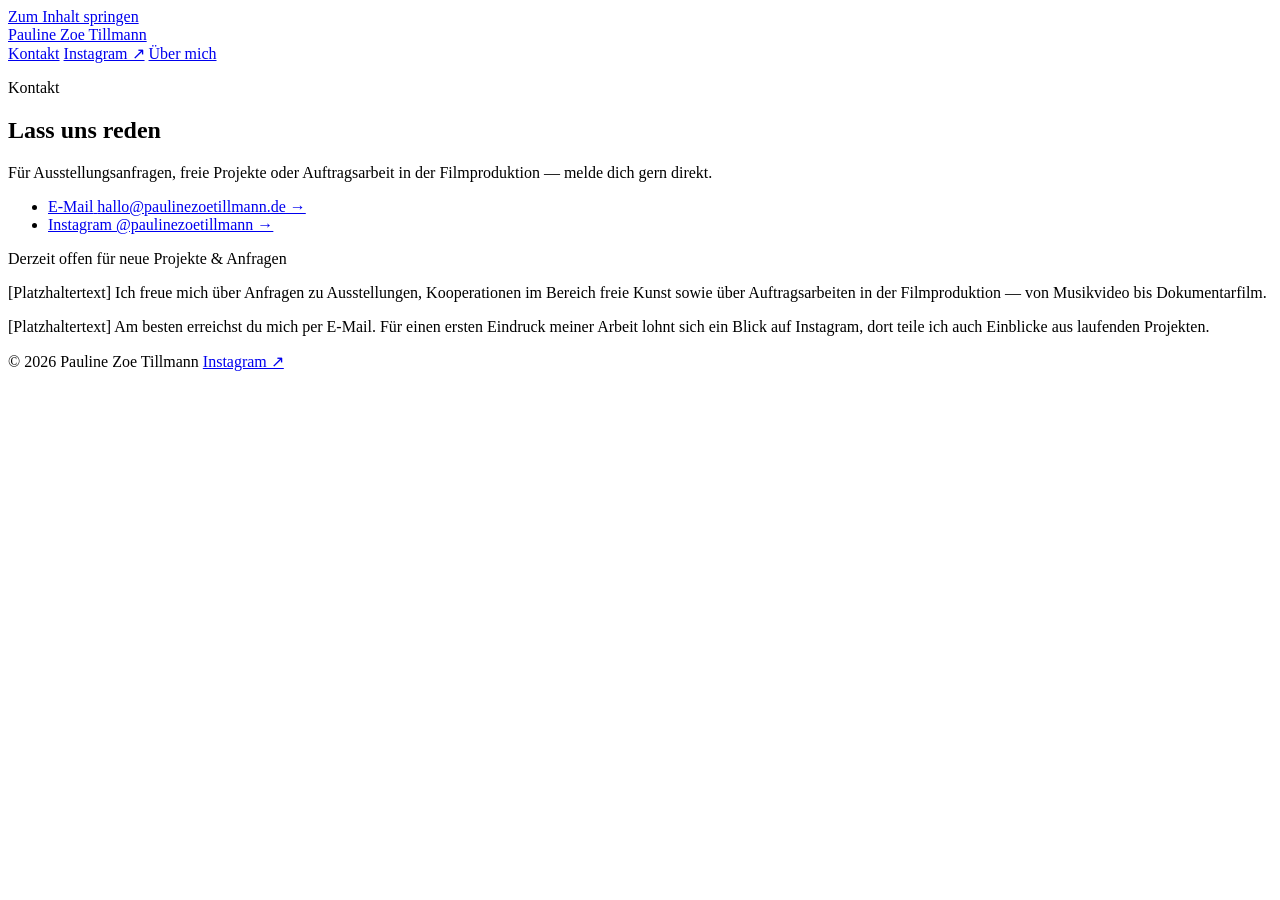
==== kontakt.html @ 913403b3 "Add files via upload" ====
<!DOCTYPE html>
<html lang="de">
<head>
<meta charset="UTF-8" />
<meta name="viewport" content="width=device-width, initial-scale=1.0" />
<title>Kontakt — Pauline Zoe Tillmann</title>
<meta name="description" content="Kontakt zu Pauline Zoe Tillmann für Ausstellungen und Auftragsarbeit." />
<link rel="stylesheet" href="css/style.css" />
</head>
<body>

<a href="#main" class="skip-link">Zum Inhalt springen</a>

<header class="topbar">
  <a href="index.html" class="topbar-name">Pauline Zoe Tillmann</a>
  <nav class="topbar-nav">
    <a href="kontakt.html" class="active">Kontakt</a>
    <a href="https://instagram.com/" target="_blank" rel="noopener">Instagram ↗</a>
    <a href="ueber-mich.html">Über mich</a>
  </nav>
</header>

<main id="main">
<section class="page-header">
  <div class="wrap">
    <p class="eyebrow">Kontakt</p>
    <h1 class="page-title">Lass uns reden</h1>
    <p class="page-lead">Für Ausstellungsanfragen, freie Projekte oder Auftragsarbeit in der Filmproduktion — melde dich gern direkt.</p>
  </div>
</section>

<div class="wrap contact-grid">
  <div>
    <ul class="contact-links">
      <li>
        <a href="mailto:hallo@paulinezoetillmann.de" class="contact-link">
          <span class="contact-link-label">E-Mail</span>
          <span class="contact-link-value">hallo@paulinezoetillmann.de →</span>
        </a>
      </li>
      <li>
        <a href="https://instagram.com/" target="_blank" rel="noopener" class="contact-link">
          <span class="contact-link-label">Instagram</span>
          <span class="contact-link-value">@paulinezoetillmann →</span>
        </a>
      </li>
    </ul>
    <div class="availability">
      <span class="availability-dot"></span>
      Derzeit offen für neue Projekte & Anfragen
    </div>
  </div>
  <div class="contact-note">
    <p>[Platzhaltertext] Ich freue mich über Anfragen zu Ausstellungen, Kooperationen im Bereich freie Kunst sowie über Auftragsarbeiten in der Filmproduktion — von Musikvideo bis Dokumentarfilm.</p>
    <p>[Platzhaltertext] Am besten erreichst du mich per E-Mail. Für einen ersten Eindruck meiner Arbeit lohnt sich ein Blick auf Instagram, dort teile ich auch Einblicke aus laufenden Projekten.</p>
  </div>
</div>
</main>

<footer class="site-footer">
  <div class="footer-inner">
    <span>© 2026 Pauline Zoe Tillmann</span>
    <a href="https://instagram.com/" target="_blank" rel="noopener">Instagram ↗</a>
  </div>
</footer>

<script src="js/script.js"></script>
</body>
</html>
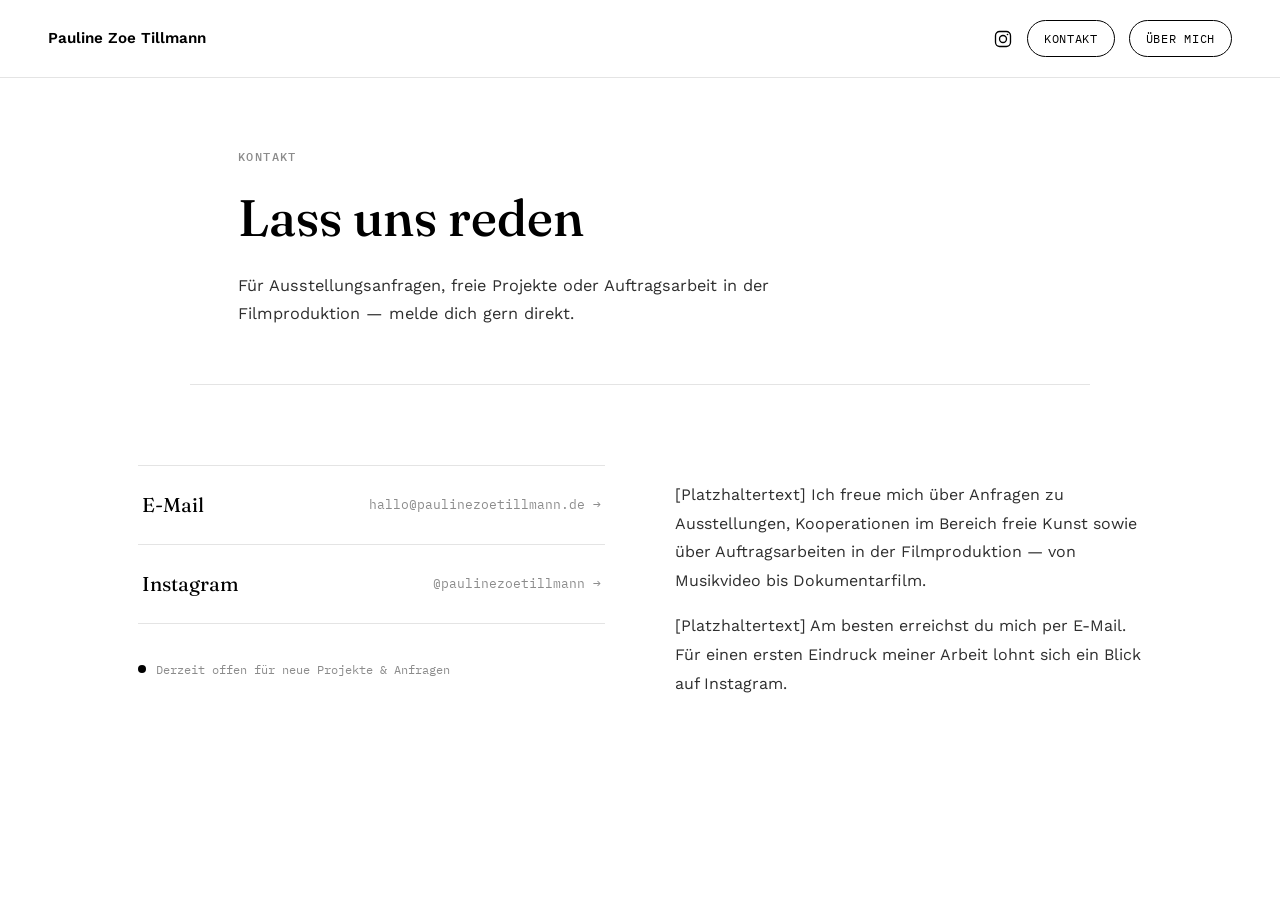
==== commit cad313f9: "Add files via upload" ====
--- a/kontakt.html
+++ b/kontakt.html
@@ -11,25 +11,29 @@
 
 <a href="#main" class="skip-link">Zum Inhalt springen</a>
 
-<header class="topbar">
-  <a href="index.html" class="topbar-name">Pauline Zoe Tillmann</a>
-  <nav class="topbar-nav">
-    <a href="kontakt.html" class="active">Kontakt</a>
-    <a href="https://instagram.com/" target="_blank" rel="noopener">Instagram ↗</a>
-    <a href="ueber-mich.html">Über mich</a>
-  </nav>
+<header class="site-chrome">
+  <a href="index.html" class="site-name">Pauline Zoe Tillmann</a>
+  <div class="site-chrome-right">
+    <a href="https://instagram.com/" target="_blank" rel="noopener" class="icon-link" aria-label="Instagram">
+      <svg viewBox="0 0 24 24" fill="none" xmlns="http://www.w3.org/2000/svg" stroke-width="1.6">
+        <rect x="3" y="3" width="18" height="18" rx="5" />
+        <circle cx="12" cy="12" r="4.2" />
+        <circle cx="17.4" cy="6.6" r="1" fill="currentColor" stroke="none" />
+      </svg>
+    </a>
+    <a href="kontakt.html" class="btn-chrome">Kontakt</a>
+    <a href="ueber-mich.html" class="btn-chrome">Über mich</a>
+  </div>
 </header>
 
 <main id="main">
 <section class="page-header">
-  <div class="wrap">
-    <p class="eyebrow">Kontakt</p>
-    <h1 class="page-title">Lass uns reden</h1>
-    <p class="page-lead">Für Ausstellungsanfragen, freie Projekte oder Auftragsarbeit in der Filmproduktion — melde dich gern direkt.</p>
-  </div>
+  <p class="page-title" style="font-family:var(--font-mono); font-size:0.72rem; letter-spacing:0.12em; text-transform:uppercase; color:var(--muted); margin-bottom:14px;">Kontakt</p>
+  <h1 class="page-title">Lass uns reden</h1>
+  <p class="page-lead">Für Ausstellungsanfragen, freie Projekte oder Auftragsarbeit in der Filmproduktion — melde dich gern direkt.</p>
 </section>
 
-<div class="wrap contact-grid">
+<div class="contact-grid">
   <div>
     <ul class="contact-links">
       <li>
@@ -52,18 +56,11 @@
   </div>
   <div class="contact-note">
     <p>[Platzhaltertext] Ich freue mich über Anfragen zu Ausstellungen, Kooperationen im Bereich freie Kunst sowie über Auftragsarbeiten in der Filmproduktion — von Musikvideo bis Dokumentarfilm.</p>
-    <p>[Platzhaltertext] Am besten erreichst du mich per E-Mail. Für einen ersten Eindruck meiner Arbeit lohnt sich ein Blick auf Instagram, dort teile ich auch Einblicke aus laufenden Projekten.</p>
+    <p>[Platzhaltertext] Am besten erreichst du mich per E-Mail. Für einen ersten Eindruck meiner Arbeit lohnt sich ein Blick auf Instagram.</p>
   </div>
 </div>
 </main>
 
-<footer class="site-footer">
-  <div class="footer-inner">
-    <span>© 2026 Pauline Zoe Tillmann</span>
-    <a href="https://instagram.com/" target="_blank" rel="noopener">Instagram ↗</a>
-  </div>
-</footer>
-
 <script src="js/script.js"></script>
 </body>
 </html>
--- a/css/style.css
+++ b/css/style.css
@@ -0,0 +1,399 @@
+/* ============================================
+   Pauline Zoe Tillmann — Portfolio
+   Monochrome, image-first
+   ============================================ */
+@import url('https://fonts.googleapis.com/css2?family=Fraunces:ital,opsz,wght@0,9..144,300;0,9..144,400;0,9..144,500;1,9..144,400&family=Work+Sans:wght@400;500;600;700;800&family=IBM+Plex+Mono:wght@400;500&display=swap');
+
+:root {
+  --paper: #FFFFFF;
+  --paper-2: #F7F7F7;
+  --ink: #000000;
+  --ink-soft: #2E2E2E;
+  --muted: #8C8C8C;
+  --line: #E4E4E4;
+
+  --font-display: 'Fraunces', serif;
+  --font-body: 'Work Sans', sans-serif;
+  --font-mono: 'IBM Plex Mono', monospace;
+
+  --gutter: clamp(20px, 5vw, 48px);
+}
+
+* { box-sizing: border-box; }
+
+body {
+  margin: 0;
+  background: var(--paper);
+  color: var(--ink);
+  font-family: var(--font-body);
+  line-height: 1.5;
+  -webkit-font-smoothing: antialiased;
+}
+
+@media (prefers-reduced-motion: reduce) {
+  *, *::before, *::after {
+    animation-duration: 0.01ms !important;
+    transition-duration: 0.01ms !important;
+  }
+}
+
+a { color: inherit; text-decoration: none; }
+img { max-width: 100%; display: block; }
+::selection { background: var(--ink); color: var(--paper); }
+:focus-visible { outline: 2px solid var(--ink); outline-offset: 3px; }
+
+.skip-link {
+  position: absolute; left: -9999px; top: 0;
+  background: var(--ink); color: var(--paper);
+  padding: 10px 16px; z-index: 200;
+}
+.skip-link:focus { left: 10px; top: 10px; }
+
+/* ============================================
+   Landing page — locked to the screen, no scroll
+   ============================================ */
+body.landing-view {
+  height: 100dvh;
+  overflow: hidden;
+}
+
+.stage-full {
+  position: fixed;
+  inset: 0;
+}
+
+.stage-photo-wrap {
+  position: absolute;
+  inset: 0;
+  cursor: pointer;
+  overflow: hidden;
+  background: var(--paper-2);
+}
+
+.stage-photo-full {
+  width: 100%;
+  height: 100%;
+  object-fit: cover;
+  display: block;
+  transition: opacity 0.3s ease;
+  filter: url(#wave-distort);
+}
+.stage-photo-full.is-fading { opacity: 0; }
+
+.landing-name {
+  position: fixed;
+  inset: 0;
+  display: flex;
+  align-items: center;
+  justify-content: center;
+  padding: 0 4vw;
+  pointer-events: none;
+  z-index: 20;
+  transition: opacity 0.4s ease;
+}
+.landing-name.is-hidden { opacity: 0; }
+
+.landing-name h1 {
+  font-family: var(--font-body);
+  font-weight: 800;
+  font-size: clamp(2rem, 12vw, 9rem);
+  line-height: 1;
+  white-space: nowrap;
+  color: #fff;
+  mix-blend-mode: difference;
+  letter-spacing: -0.01em;
+  margin: 0;
+}
+
+/* Edge navigation arrows */
+.edge-arrow {
+  position: fixed;
+  top: 50%;
+  transform: translateY(-50%);
+  background: none;
+  border: none;
+  cursor: pointer;
+  font-family: var(--font-body);
+  font-size: 1.8rem;
+  color: #fff;
+  mix-blend-mode: difference;
+  padding: 26px 20px;
+  z-index: 30;
+  line-height: 1;
+}
+.edge-arrow-left { left: 0; }
+.edge-arrow-right { right: 0; }
+.edge-arrow:hover { opacity: 0.6; }
+
+/* ============================================
+   Top chrome: name (left) + instagram/kontakt/über mich (right)
+   ============================================ */
+.site-chrome {
+  position: sticky;
+  top: 0;
+  z-index: 50;
+  display: flex;
+  align-items: center;
+  justify-content: space-between;
+  padding: 20px var(--gutter);
+  background: rgba(255, 255, 255, 0.92);
+  backdrop-filter: blur(8px);
+  border-bottom: 1px solid var(--line);
+}
+
+.site-name {
+  font-family: var(--font-body);
+  font-weight: 600;
+  font-size: 0.95rem;
+  white-space: nowrap;
+}
+
+.site-chrome-right {
+  display: flex;
+  align-items: center;
+  gap: 14px;
+}
+
+.icon-link {
+  display: flex;
+  align-items: center;
+  justify-content: center;
+}
+.icon-link svg {
+  width: 20px;
+  height: 20px;
+  stroke: currentColor;
+  display: block;
+}
+
+.btn-chrome {
+  font-family: var(--font-mono);
+  font-size: 0.72rem;
+  letter-spacing: 0.06em;
+  text-transform: uppercase;
+  padding: 9px 16px;
+  border: 1px solid var(--ink);
+  border-radius: 999px;
+  transition: background 0.2s ease, color 0.2s ease;
+  white-space: nowrap;
+}
+.btn-chrome:hover { background: var(--ink); color: var(--paper); }
+
+/* Overlay variant used on the fullscreen landing page:
+   fixed, transparent, and colour-inverting so it stays
+   readable over any photo. */
+.site-chrome.chrome-overlay {
+  position: fixed;
+  left: 0; right: 0; top: 0;
+  background: transparent;
+  backdrop-filter: none;
+  border-bottom: none;
+  z-index: 40;
+  pointer-events: none;
+}
+.site-chrome.chrome-overlay > * { pointer-events: auto; }
+.site-chrome.chrome-overlay .site-name,
+.site-chrome.chrome-overlay .btn-chrome {
+  color: #fff;
+  border-color: #fff;
+  background: transparent;
+  mix-blend-mode: difference;
+}
+.site-chrome.chrome-overlay .btn-chrome:hover { background: rgba(255,255,255,0.18); }
+.site-chrome.chrome-overlay .icon-link svg {
+  stroke: #fff;
+  mix-blend-mode: difference;
+}
+
+/* ============================================
+   Work detail page (gallery + text)
+   ============================================ */
+.work-page {
+  max-width: 900px;
+  margin: 0 auto;
+  padding: 56px var(--gutter) 110px;
+}
+
+.work-gallery {
+  display: flex;
+  flex-direction: column;
+  gap: 4px;
+  margin-bottom: 44px;
+}
+.work-gallery img { width: 100%; display: block; }
+
+.work-title {
+  font-family: var(--font-display);
+  font-weight: 500;
+  font-size: clamp(1.6rem, 3vw, 2.2rem);
+  margin: 0 0 10px;
+}
+
+.work-meta {
+  font-family: var(--font-mono);
+  font-size: 0.8rem;
+  letter-spacing: 0.03em;
+  color: var(--muted);
+  margin: 0 0 32px;
+}
+
+.work-desc {
+  font-size: 1rem;
+  line-height: 1.8;
+  color: var(--ink-soft);
+  max-width: 640px;
+  margin: 0;
+}
+
+/* ============================================
+   About page
+   ============================================ */
+.page-header {
+  padding: 70px var(--gutter) 56px;
+  border-bottom: 1px solid var(--line);
+  max-width: 900px;
+  margin: 0 auto;
+}
+
+.page-title {
+  font-family: var(--font-display);
+  font-size: clamp(2.1rem, 5vw, 3.2rem);
+  font-weight: 500;
+  margin: 0 0 16px;
+}
+
+.page-lead {
+  font-size: 1.02rem;
+  color: var(--ink-soft);
+  max-width: 600px;
+  line-height: 1.7;
+  margin: 0;
+}
+
+.about-grid {
+  max-width: 1100px;
+  margin: 0 auto;
+  display: grid;
+  grid-template-columns: 0.85fr 1.15fr;
+  gap: 70px;
+  padding: 80px var(--gutter);
+}
+
+@media (max-width: 800px) {
+  .about-grid { grid-template-columns: 1fr; gap: 44px; padding: 56px var(--gutter); }
+}
+
+.about-portrait {
+  aspect-ratio: 3 / 4;
+  background: var(--paper-2);
+  overflow: hidden;
+  border: 1px solid var(--line);
+}
+.about-portrait svg { width: 100%; height: 100%; }
+
+.about-text h2 {
+  font-family: var(--font-display);
+  font-size: 1.6rem;
+  font-weight: 500;
+  margin: 0 0 22px;
+}
+.about-text p {
+  color: var(--ink-soft);
+  line-height: 1.8;
+  font-size: 1rem;
+  margin: 0 0 18px;
+}
+.about-text p:last-child { margin-bottom: 0; }
+
+.practice-split {
+  display: grid;
+  grid-template-columns: 1fr 1fr;
+  gap: 1px;
+  background: var(--line);
+  margin-top: 36px;
+  border: 1px solid var(--line);
+}
+@media (max-width: 560px) { .practice-split { grid-template-columns: 1fr; } }
+
+.practice-col { background: var(--paper); padding: 28px; }
+.practice-col h3 {
+  font-family: var(--font-mono);
+  font-size: 0.76rem;
+  letter-spacing: 0.08em;
+  text-transform: uppercase;
+  font-weight: 500;
+  margin: 0 0 12px;
+}
+.practice-col p {
+  color: var(--ink-soft);
+  font-size: 0.9rem;
+  line-height: 1.7;
+  margin: 0;
+}
+
+.cv-list {
+  list-style: none;
+  padding: 0;
+  margin: 36px 0 0;
+  border-top: 1px solid var(--line);
+}
+.cv-list li {
+  display: flex;
+  gap: 22px;
+  padding: 15px 0;
+  border-bottom: 1px solid var(--line);
+  font-size: 0.92rem;
+}
+.cv-year { font-family: var(--font-mono); color: var(--muted); font-size: 0.82rem; min-width: 46px; }
+
+/* ============================================
+   Contact page
+   ============================================ */
+.contact-grid {
+  max-width: 1100px;
+  margin: 0 auto;
+  display: grid;
+  grid-template-columns: 1fr 1fr;
+  gap: 70px;
+  padding: 80px var(--gutter) 110px;
+}
+@media (max-width: 800px) {
+  .contact-grid { grid-template-columns: 1fr; gap: 48px; padding: 56px var(--gutter) 80px; }
+}
+
+.contact-links { list-style: none; margin: 0; padding: 0; }
+.contact-links li { border-top: 1px solid var(--line); }
+.contact-links li:last-child { border-bottom: 1px solid var(--line); }
+
+.contact-link {
+  display: flex;
+  align-items: center;
+  justify-content: space-between;
+  padding: 24px 4px;
+  transition: padding-left 0.2s ease;
+}
+.contact-link:hover { padding-left: 10px; }
+
+.contact-link-label {
+  font-family: var(--font-display);
+  font-size: 1.25rem;
+}
+.contact-link-value {
+  font-family: var(--font-mono);
+  font-size: 0.8rem;
+  color: var(--muted);
+}
+
+.contact-note { color: var(--ink-soft); line-height: 1.8; font-size: 1rem; }
+.contact-note p + p { margin-top: 16px; }
+
+.availability {
+  margin-top: 36px;
+  display: inline-flex;
+  align-items: center;
+  gap: 10px;
+  font-family: var(--font-mono);
+  font-size: 0.78rem;
+  color: var(--muted);
+}
+.availability-dot { width: 8px; height: 8px; border-radius: 50%; background: var(--ink); }
